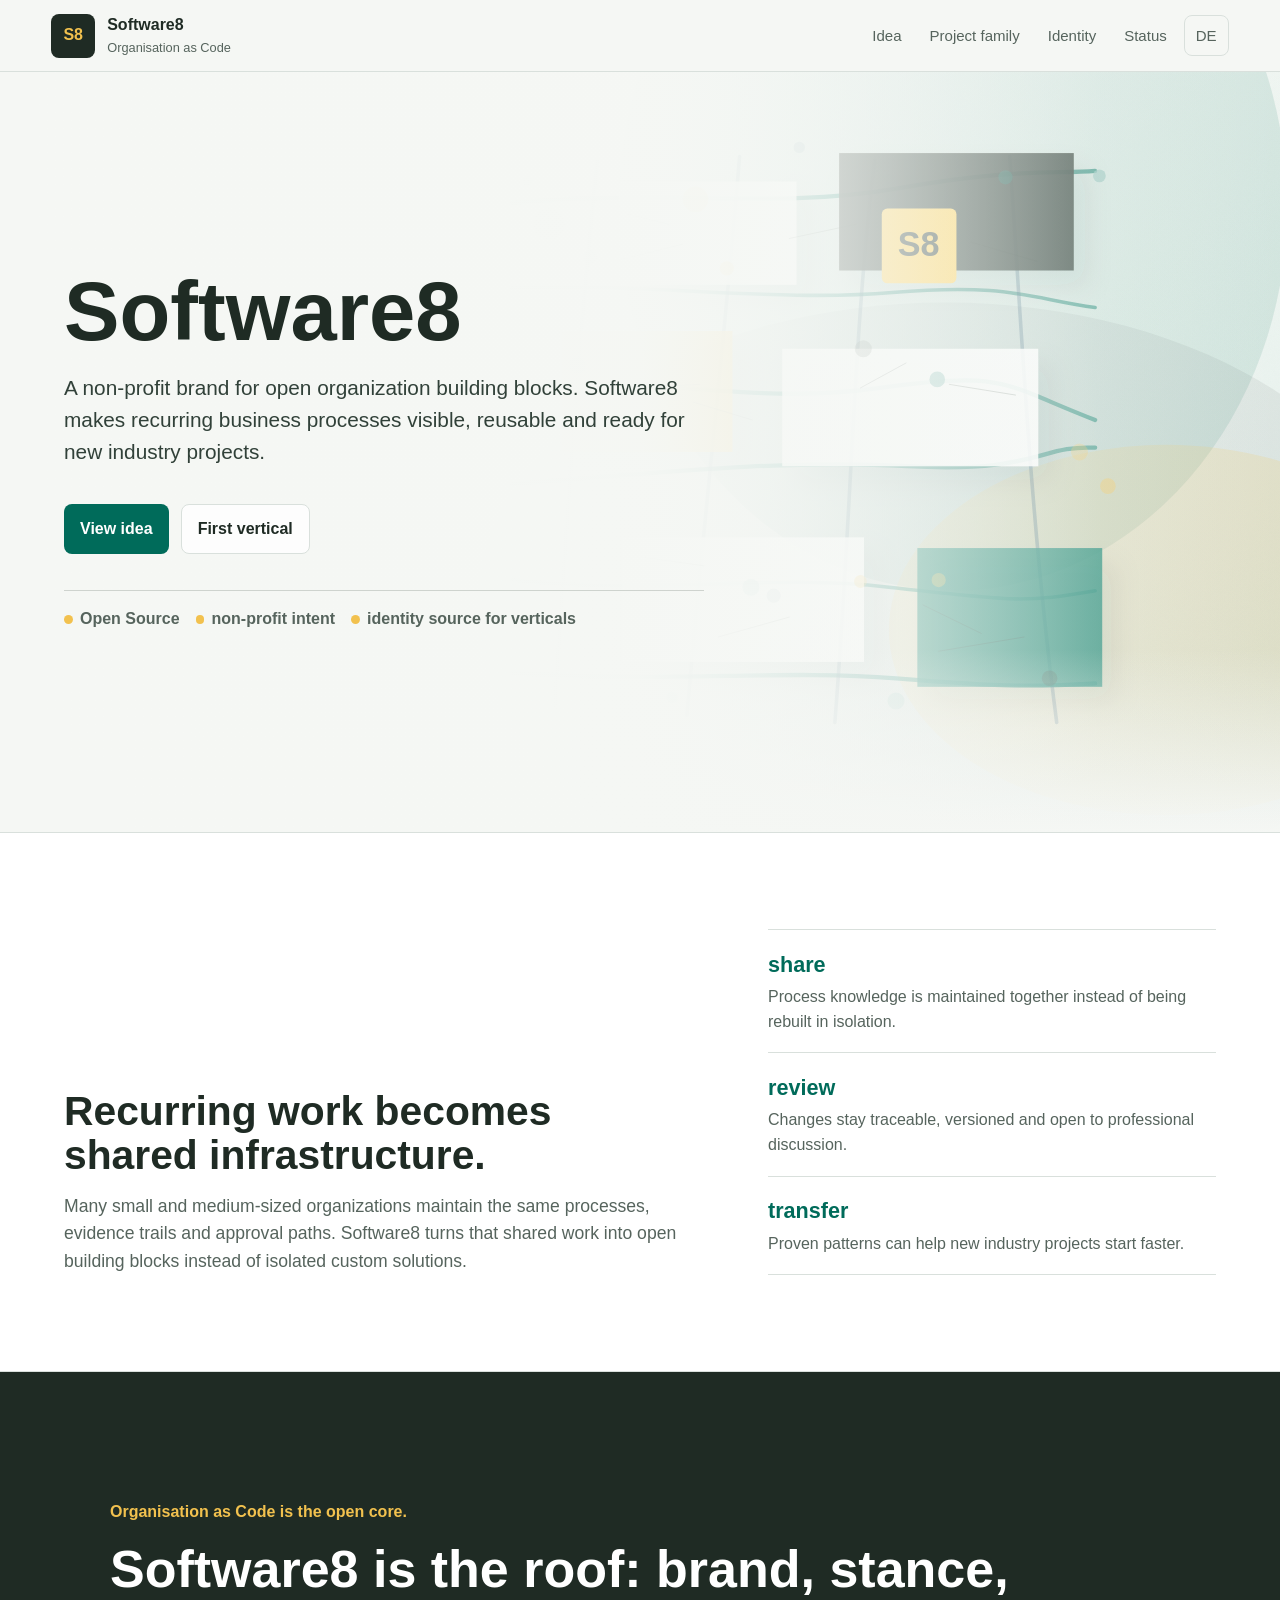
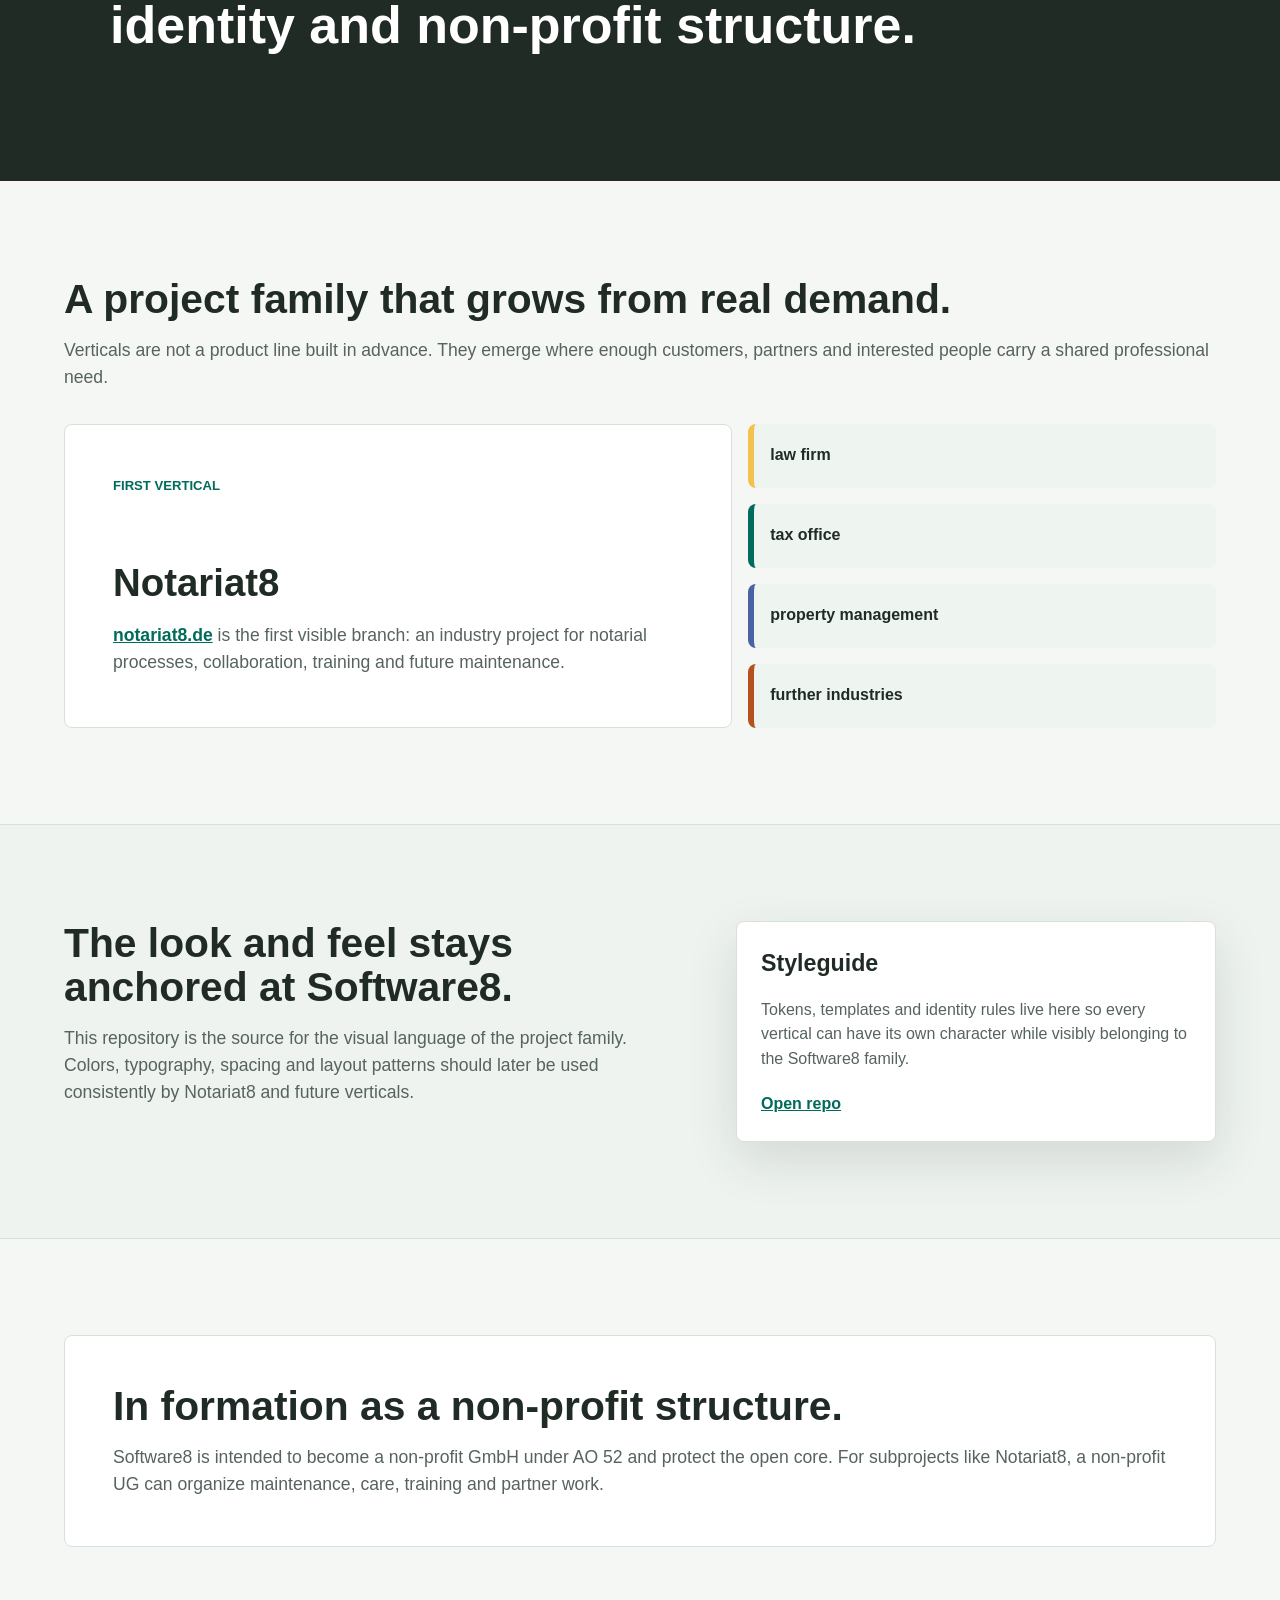
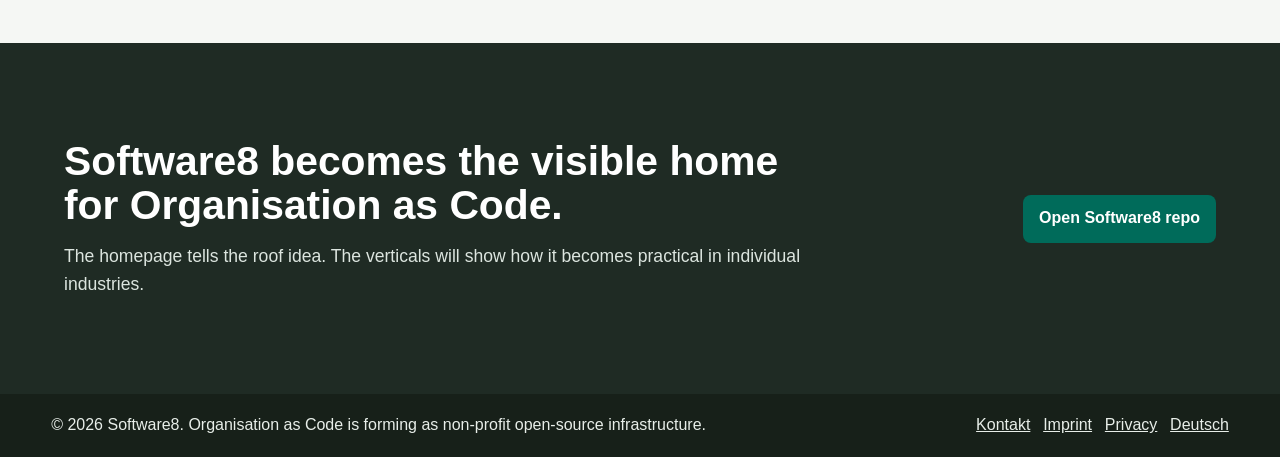
==== en/index.html @ 3254cb10 "Convert site to Software8" ====
<!doctype html>
<html lang="en">
  <head>
    <meta charset="utf-8">
    <meta name="viewport" content="width=device-width, initial-scale=1">
    <title>Software8 | Organisation as Code</title>
    <meta name="description" content="Software8 is the non-profit umbrella brand for Organisation as Code: open process building blocks, shared identity and new vertical projects for small and medium-sized organizations.">
    <meta name="theme-color" content="#f5f7f4">
    <link rel="canonical" href="https://software8.de/en/">
    <link rel="alternate" hreflang="de" href="https://software8.de/">
    <link rel="alternate" hreflang="en" href="https://software8.de/en/">
    <link rel="icon" href="../assets/favicon.svg" type="image/svg+xml">
    <link rel="preload" href="../assets/software8-field.svg" as="image">
    <link rel="stylesheet" href="../assets/site.css">
    <script src="../assets/site.js" defer></script>
  </head>
  <body>
    <a class="skip-link" href="#content">Skip to content</a>
    <header class="site-header">
      <a class="brand" href="../" aria-label="Software8 home">
        <span class="brand-mark" aria-hidden="true">S8</span>
        <span>
          <strong>Software8</strong>
          <small>Organisation as Code</small>
        </span>
      </a>
      <button class="nav-toggle" type="button" aria-label="Open navigation" aria-expanded="false" aria-controls="site-nav">☰</button>
      <nav class="site-nav" id="site-nav" aria-label="Main navigation">
        <a href="#idea">Idea</a>
        <a href="#family">Project family</a>
        <a href="#identity">Identity</a>
        <a href="#status">Status</a>
        <a class="language-link" href="../" lang="de">DE</a>
      </nav>
    </header>

    <main id="content">
      <section class="hero image-hero" aria-labelledby="hero-title">
        <img class="hero-image" src="../assets/software8-field.svg" alt="">
        <div class="hero-content">
          <h1 id="hero-title">Software8</h1>
          <p class="lead">A non-profit brand for open organization building blocks. Software8 makes recurring business processes visible, reusable and ready for new industry projects.</p>
          <div class="hero-actions" aria-label="Primary actions">
            <a class="button primary" href="#idea">View idea</a>
            <a class="button secondary" href="https://notariat8.de">First vertical</a>
          </div>
          <ul class="hero-proof" aria-label="Software8 in three points">
            <li>Open Source</li>
            <li>non-profit intent</li>
            <li>identity source for verticals</li>
          </ul>
        </div>
      </section>

      <section class="image-strip" id="idea" aria-labelledby="idea-title">
        <div class="image-strip-copy">
          <h2 id="idea-title">Recurring work becomes shared infrastructure.</h2>
          <p>Many small and medium-sized organizations maintain the same processes, evidence trails and approval paths. Software8 turns that shared work into open building blocks instead of isolated custom solutions.</p>
        </div>
        <div class="statement-list" aria-label="Software8 impact">
          <div>
            <strong>share</strong>
            <span>Process knowledge is maintained together instead of being rebuilt in isolation.</span>
          </div>
          <div>
            <strong>review</strong>
            <span>Changes stay traceable, versioned and open to professional discussion.</span>
          </div>
          <div>
            <strong>transfer</strong>
            <span>Proven patterns can help new industry projects start faster.</span>
          </div>
        </div>
      </section>

      <section class="brand-band" aria-labelledby="core-title">
        <div class="brand-band-inner">
          <p>Organisation as Code is the open core.</p>
          <h2 id="core-title">Software8 is the roof: brand, stance, identity and non-profit structure.</h2>
        </div>
      </section>

      <section class="section vertical-showcase" id="family" aria-labelledby="family-title">
        <div class="section-heading">
          <h2 id="family-title">A project family that grows from real demand.</h2>
          <p>Verticals are not a product line built in advance. They emerge where enough customers, partners and interested people carry a shared professional need.</p>
        </div>
        <div class="vertical-layout">
          <article class="vertical-primary">
            <span>first vertical</span>
            <h3>Notariat8</h3>
            <p><a class="text-link" href="https://notariat8.de">notariat8.de</a> is the first visible branch: an industry project for notarial processes, collaboration, training and future maintenance.</p>
          </article>
          <div class="vertical-list" aria-label="Possible future verticals">
            <p>law firm</p>
            <p>tax office</p>
            <p>property management</p>
            <p>further industries</p>
          </div>
        </div>
      </section>

      <section class="ci-section" id="identity" aria-labelledby="identity-title">
        <div class="ci-grid">
          <div>
            <h2 id="identity-title">The look and feel stays anchored at Software8.</h2>
            <p>This repository is the source for the visual language of the project family. Colors, typography, spacing and layout patterns should later be used consistently by Notariat8 and future verticals.</p>
          </div>
          <div class="ci-panel">
            <strong>Styleguide</strong>
            <span>Tokens, templates and identity rules live here so every vertical can have its own character while visibly belonging to the Software8 family.</span>
            <a class="text-link" href="https://github.com/software8-de/www-s8">Open repo</a>
          </div>
        </div>
      </section>

      <section class="section status-section" id="status" aria-labelledby="status-title">
        <div class="status-copy">
          <h2 id="status-title">In formation as a non-profit structure.</h2>
          <p>Software8 is intended to become a non-profit GmbH under AO 52 and protect the open core. For subprojects like Notariat8, a non-profit UG can organize maintenance, care, training and partner work.</p>
        </div>
      </section>

      <section class="cta-band" aria-labelledby="cta-title">
        <div>
          <h2 id="cta-title">Software8 becomes the visible home for Organisation as Code.</h2>
          <p>The homepage tells the roof idea. The verticals will show how it becomes practical in individual industries.</p>
        </div>
        <a class="button primary" href="https://github.com/software8-de/www-s8">Open Software8 repo</a>
      </section>
    </main>

    <footer class="site-footer">
      <p>© 2026 Software8. Organisation as Code is forming as non-profit open-source infrastructure.</p>
      <nav aria-label="Footer navigation">
        <a href="../kontakt.html" lang="de">Kontakt</a>
        <a href="imprint.html">Imprint</a>
        <a href="privacy.html">Privacy</a>
        <a href="../" lang="de">Deutsch</a>
      </nav>
    </footer>
  </body>
</html>
---- assets/site.css ----
@import url("../styleguide/tokens.css");

* {
  box-sizing: border-box;
}

html {
  scroll-behavior: smooth;
}

body {
  margin: 0;
  background: var(--paper);
  color: var(--ink);
  font-family: var(--s8-font-sans);
  line-height: 1.55;
}

a {
  color: inherit;
}

.skip-link {
  background: var(--ink);
  color: var(--surface);
  left: 1rem;
  padding: 0.5rem 0.75rem;
  position: fixed;
  top: -4rem;
  z-index: 20;
}

.skip-link:focus {
  top: 1rem;
}

.site-header {
  align-items: center;
  background: rgba(245, 247, 244, 0.94);
  border-bottom: 1px solid var(--line);
  display: flex;
  gap: 1rem;
  justify-content: space-between;
  min-height: 72px;
  padding: 0.75rem clamp(1rem, 4vw, 4rem);
  position: sticky;
  top: 0;
  z-index: 10;
}

.brand {
  align-items: center;
  display: inline-flex;
  gap: 0.75rem;
  min-width: 0;
  text-decoration: none;
}

.brand-mark {
  align-items: center;
  background: var(--ink);
  border-radius: 8px;
  color: var(--gold);
  display: inline-flex;
  flex: 0 0 44px;
  font-weight: 700;
  height: 44px;
  justify-content: center;
  width: 44px;
}

.brand strong,
.brand small {
  display: block;
}

.brand strong {
  font-size: 1rem;
}

.brand small {
  color: var(--muted);
  font-size: 0.8rem;
}

.site-nav {
  align-items: center;
  display: flex;
  gap: 0.35rem;
}

.site-nav a {
  border-radius: 8px;
  color: var(--muted);
  font-size: 0.94rem;
  padding: 0.5rem 0.7rem;
  text-decoration: none;
}

.site-nav a:hover,
.site-nav a:focus-visible {
  background: #e8eee9;
  color: var(--ink);
}

.language-link {
  border: 1px solid var(--line);
}

.nav-toggle {
  align-items: center;
  background: var(--surface);
  border: 1px solid var(--line);
  border-radius: 8px;
  color: var(--ink);
  display: none;
  font-size: 1.3rem;
  height: 42px;
  justify-content: center;
  width: 42px;
}

.image-hero {
  align-items: center;
  display: flex;
  isolation: isolate;
  min-height: 760px;
  overflow: hidden;
  padding: clamp(4rem, 9vw, 7rem) var(--s8-page-gutter);
  position: relative;
}

.image-hero::after {
  background:
    linear-gradient(90deg, rgba(245, 247, 244, 1) 0%, rgba(245, 247, 244, 0.96) 50%, rgba(245, 247, 244, 0.58) 66%, rgba(245, 247, 244, 0.16) 86%),
    linear-gradient(180deg, rgba(245, 247, 244, 0) 76%, var(--paper) 100%);
  content: "";
  inset: 0;
  position: absolute;
  z-index: -1;
}

.hero-image {
  height: 100%;
  inset: 0;
  object-fit: cover;
  object-position: center right;
  position: absolute;
  width: 100%;
  z-index: -2;
}

.hero-content {
  max-width: 760px;
}

h1,
h2,
h3,
p {
  overflow-wrap: anywhere;
}

h1 {
  font-size: 5.2rem;
  line-height: 0.95;
  margin: 0 0 1.2rem;
}

h2 {
  font-size: 2.55rem;
  line-height: 1.08;
  margin: 0;
}

h3 {
  font-size: 1.25rem;
  line-height: 1.2;
  margin: 0 0 0.65rem;
}

.lead {
  color: #314139;
  font-size: 1.3rem;
  max-width: 640px;
}

.hero-actions {
  display: flex;
  flex-wrap: wrap;
  gap: 0.75rem;
  margin: 2.25rem 0;
}

.button {
  align-items: center;
  border-radius: 8px;
  display: inline-flex;
  font-weight: 700;
  justify-content: center;
  min-height: 46px;
  padding: 0.72rem 1rem;
  text-decoration: none;
}

.button.primary {
  background: var(--green);
  color: var(--surface);
}

.button.primary:hover,
.button.primary:focus-visible {
  background: var(--green-dark);
}

.button.secondary {
  background: rgba(255, 255, 255, 0.82);
  border: 1px solid var(--line);
  color: var(--ink);
}

.hero-proof {
  border-top: 1px solid rgba(30, 48, 38, 0.18);
  color: var(--muted);
  display: flex;
  flex-wrap: wrap;
  gap: 0.7rem 1rem;
  list-style: none;
  margin: 2rem 0 0;
  max-width: 700px;
  padding: 1rem 0 0;
}

.hero-proof li {
  align-items: center;
  display: inline-flex;
  font-weight: 700;
  gap: 0.45rem;
}

.hero-proof li::before {
  background: var(--gold);
  border-radius: 999px;
  content: "";
  height: 0.55rem;
  width: 0.55rem;
}

.image-strip,
.section,
.ci-section,
.cta-band,
.legal-page {
  padding: var(--s8-section-y) var(--s8-page-gutter);
}

.image-strip {
  align-items: end;
  background: var(--surface);
  border-block: 1px solid var(--line);
  display: grid;
  gap: clamp(2rem, 6vw, 7rem);
  grid-template-columns: minmax(0, 1.05fr) minmax(320px, 0.75fr);
}

.image-strip-copy,
.section-heading,
.vertical-layout,
.ci-grid,
.status-copy {
  margin: 0 auto;
  max-width: 1180px;
}

.image-strip-copy {
  margin-right: 0;
}

.image-strip-copy p,
.section-heading p,
.ci-grid p,
.status-copy p,
.cta-band p {
  color: var(--muted);
  font-size: 1.1rem;
  margin: 1rem 0 0;
}

.statement-list {
  border-top: 1px solid var(--line);
  display: grid;
  gap: 0;
  margin-left: 0;
}

.statement-list div {
  border-bottom: 1px solid var(--line);
  padding: 1.1rem 0;
}

.statement-list strong,
.statement-list span {
  display: block;
}

.statement-list strong {
  color: var(--green);
  font-size: 1.35rem;
  margin-bottom: 0.25rem;
}

.statement-list span {
  color: var(--muted);
}

.brand-band {
  background: var(--ink);
  color: var(--surface);
  padding: clamp(4rem, 10vw, 8rem) var(--s8-page-gutter);
}

.brand-band-inner {
  margin: 0 auto;
  max-width: 1060px;
}

.brand-band p {
  color: var(--gold);
  font-weight: 700;
  margin: 0 0 1rem;
}

.brand-band h2 {
  font-size: 3.25rem;
  max-width: 980px;
}

.section-heading {
  margin-bottom: 2rem;
}

.vertical-layout {
  align-items: stretch;
  display: grid;
  gap: 1rem;
  grid-template-columns: minmax(0, 1fr) minmax(280px, 0.7fr);
}

.vertical-primary,
.ci-panel,
.status-copy {
  background: var(--surface);
  border: 1px solid var(--line);
  border-radius: 8px;
}

.vertical-primary {
  min-height: 300px;
  padding: clamp(1.5rem, 4vw, 3rem);
}

.vertical-primary span {
  color: var(--green);
  display: inline-block;
  font-size: 0.82rem;
  font-weight: 700;
  margin-bottom: 4rem;
  text-transform: uppercase;
}

.vertical-primary h3 {
  font-size: 2.4rem;
}

.vertical-primary p {
  color: var(--muted);
  font-size: 1.1rem;
  margin: 1rem 0 0;
  max-width: 760px;
}

.vertical-list {
  display: grid;
  gap: 1rem;
}

.vertical-list p {
  align-items: center;
  background: #eef4ef;
  border-left: 6px solid var(--gold);
  border-radius: 8px;
  display: flex;
  font-weight: 700;
  margin: 0;
  min-height: 64px;
  padding: 1rem;
}

.vertical-list p:nth-child(2) {
  border-left-color: var(--green);
}

.vertical-list p:nth-child(3) {
  border-left-color: var(--blue);
}

.vertical-list p:nth-child(4) {
  border-left-color: var(--copper);
}

.ci-section {
  background: #eef3ef;
  border-block: 1px solid var(--line);
}

.ci-grid {
  align-items: start;
  display: grid;
  gap: clamp(1.5rem, 5vw, 5rem);
  grid-template-columns: minmax(0, 0.95fr) minmax(320px, 0.75fr);
}

.ci-panel {
  box-shadow: var(--shadow);
  padding: 1.5rem;
}

.ci-panel strong,
.ci-panel span,
.ci-panel a {
  display: block;
}

.ci-panel strong {
  font-size: 1.45rem;
  margin-bottom: 1rem;
}

.ci-panel span {
  color: var(--muted);
  margin-bottom: 1.25rem;
}

.status-section {
  background: var(--paper);
}

.status-copy {
  padding: clamp(1.5rem, 4vw, 3rem);
}

.cta-band {
  align-items: center;
  background: var(--ink);
  color: var(--surface);
  display: flex;
  gap: 1.5rem;
  justify-content: space-between;
}

.cta-band h2 {
  max-width: 760px;
}

.cta-band p {
  color: #dce5df;
  max-width: 820px;
}

.site-footer {
  align-items: center;
  background: #172019;
  color: #e8eee9;
  display: flex;
  gap: 1rem;
  justify-content: space-between;
  padding: 1.2rem clamp(1rem, 4vw, 4rem);
}

.site-footer p {
  margin: 0;
}

.site-footer nav {
  display: flex;
  flex-wrap: wrap;
  gap: 0.8rem;
}

.site-footer a {
  color: #e8eee9;
}

.legal-page {
  margin: 0 auto;
  max-width: 900px;
}

.legal-page h1 {
  font-size: clamp(2rem, 8vw, 2.7rem);
  line-height: 1.05;
  overflow-wrap: normal;
}

.legal-page h2 {
  font-size: 1.25rem;
  margin-bottom: 0.5rem;
}

.legal-page p {
  color: var(--muted);
}

.legal-note {
  font-size: 0.95rem;
}

.legal-box {
  background: var(--surface);
  border: 1px solid var(--line);
  border-radius: 8px;
  margin: 1rem 0;
  padding: 1.25rem;
}

.section-kicker {
  color: var(--copper);
  font-size: 0.8rem;
  font-weight: 700;
  letter-spacing: 0;
  margin: 0 0 0.75rem;
  text-transform: uppercase;
}

.text-link {
  color: var(--green);
  font-weight: 700;
}

.not-found {
  align-items: flex-start;
  display: flex;
  flex-direction: column;
  justify-content: center;
  min-height: 100vh;
  padding: clamp(2rem, 8vw, 6rem);
}

.not-found h1 {
  font-size: 3rem;
}

@media (max-width: 920px) {
  .site-header {
    align-items: flex-start;
  }

  .nav-toggle {
    display: inline-flex;
  }

  .site-nav {
    background: var(--paper);
    border-bottom: 1px solid var(--line);
    display: none;
    flex-direction: column;
    left: 0;
    padding: 0.75rem 1rem 1rem;
    position: absolute;
    right: 0;
    top: 72px;
  }

  .site-nav.open {
    display: flex;
  }

  .site-nav.page-nav {
    background: transparent;
    border-bottom: 0;
    display: flex;
    flex-direction: row;
    flex-wrap: wrap;
    padding: 0;
    position: static;
  }

  .site-nav a {
    width: 100%;
  }

  .site-nav.page-nav a {
    width: auto;
  }

  h1 {
    font-size: 3.6rem;
  }

  h2,
  .brand-band h2 {
    font-size: 2rem;
  }

  .image-hero {
    min-height: 760px;
  }

  .image-hero::after {
    background:
      linear-gradient(180deg, rgba(245, 247, 244, 0.98) 0%, rgba(245, 247, 244, 0.92) 50%, rgba(245, 247, 244, 0.18) 100%),
      linear-gradient(180deg, rgba(245, 247, 244, 0) 80%, var(--paper) 100%);
  }

  .hero-image {
    object-position: 68% center;
  }

  .image-strip,
  .vertical-layout,
  .ci-grid {
    grid-template-columns: 1fr;
  }

  .image-strip-copy {
    margin-right: auto;
  }

  .cta-band,
  .site-footer {
    align-items: flex-start;
    flex-direction: column;
  }
}

@media (max-width: 560px) {
  .brand small {
    display: none;
  }

  h1 {
    font-size: 2.85rem;
  }

  h2,
  .brand-band h2 {
    font-size: 1.8rem;
  }

  .lead {
    font-size: 1.08rem;
  }

  .button {
    width: 100%;
  }

  .hero-proof {
    display: grid;
  }

  .vertical-primary span {
    margin-bottom: 2.5rem;
  }
}
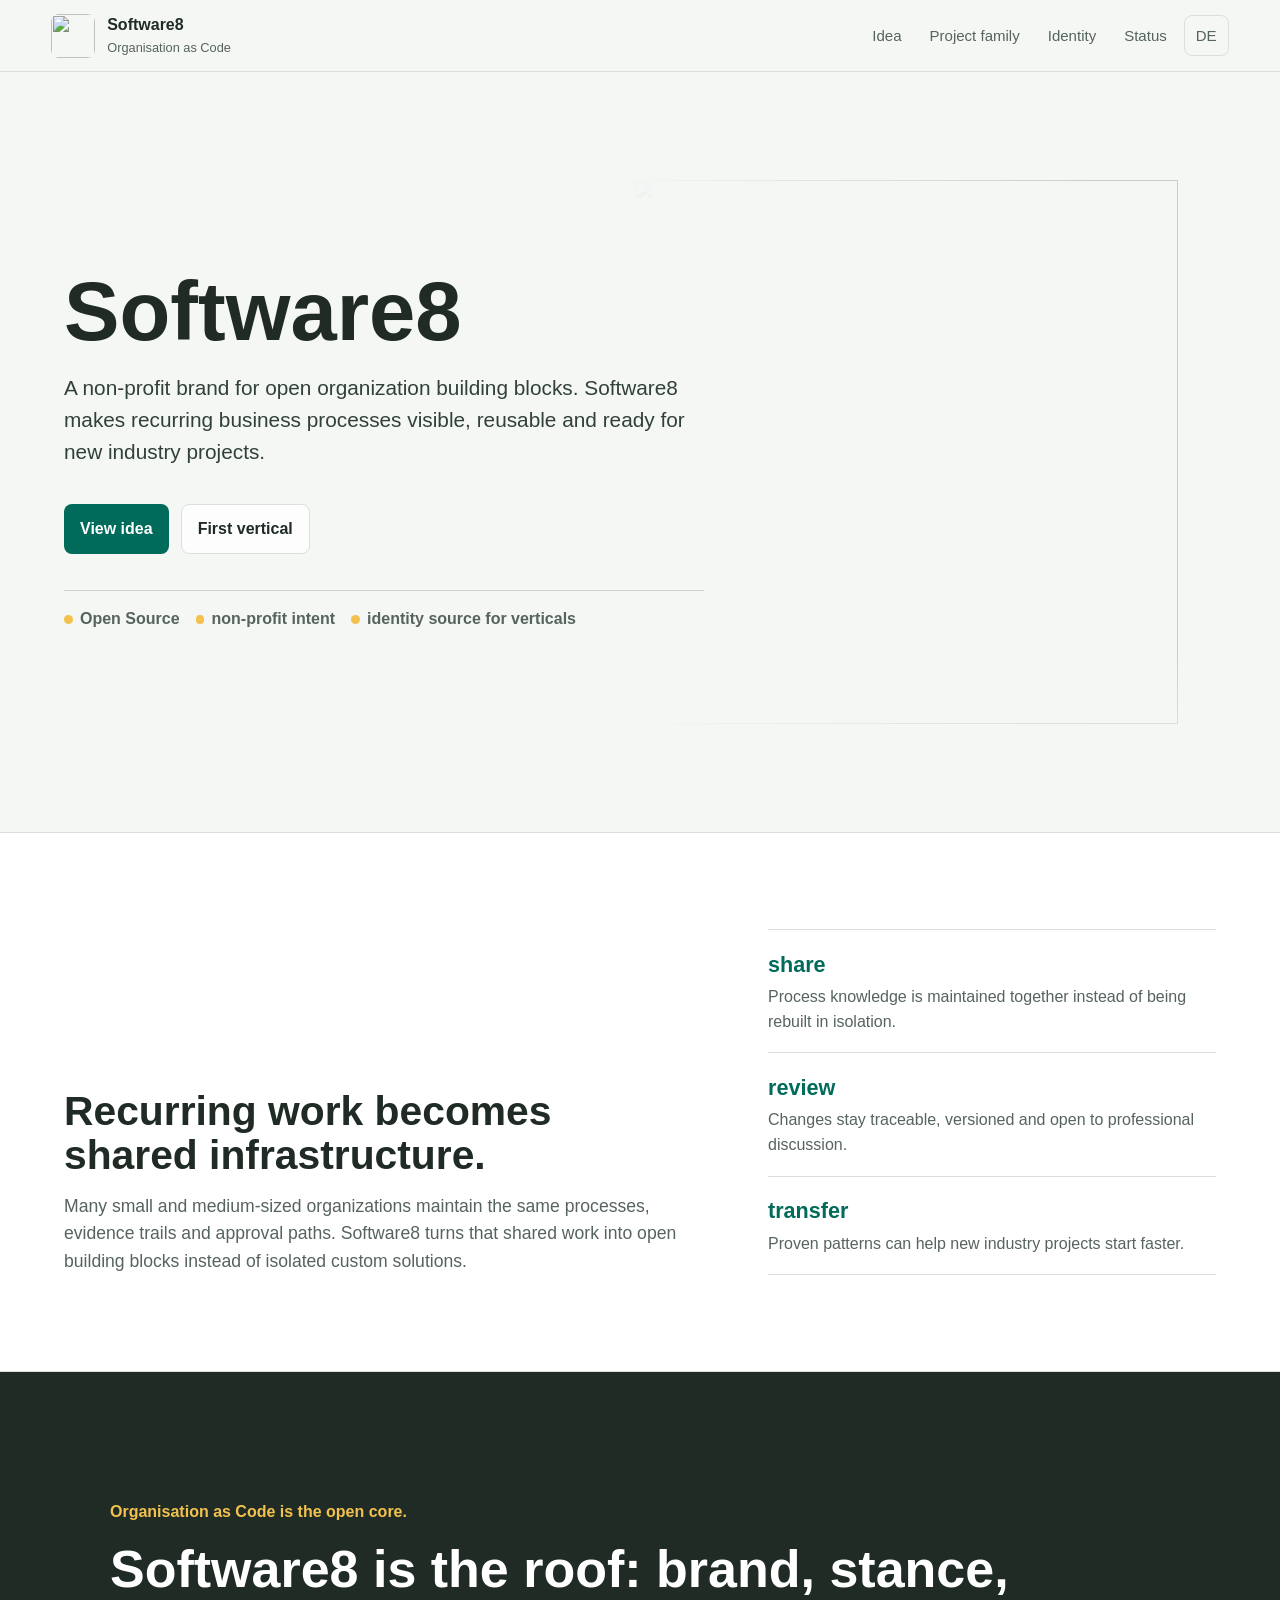
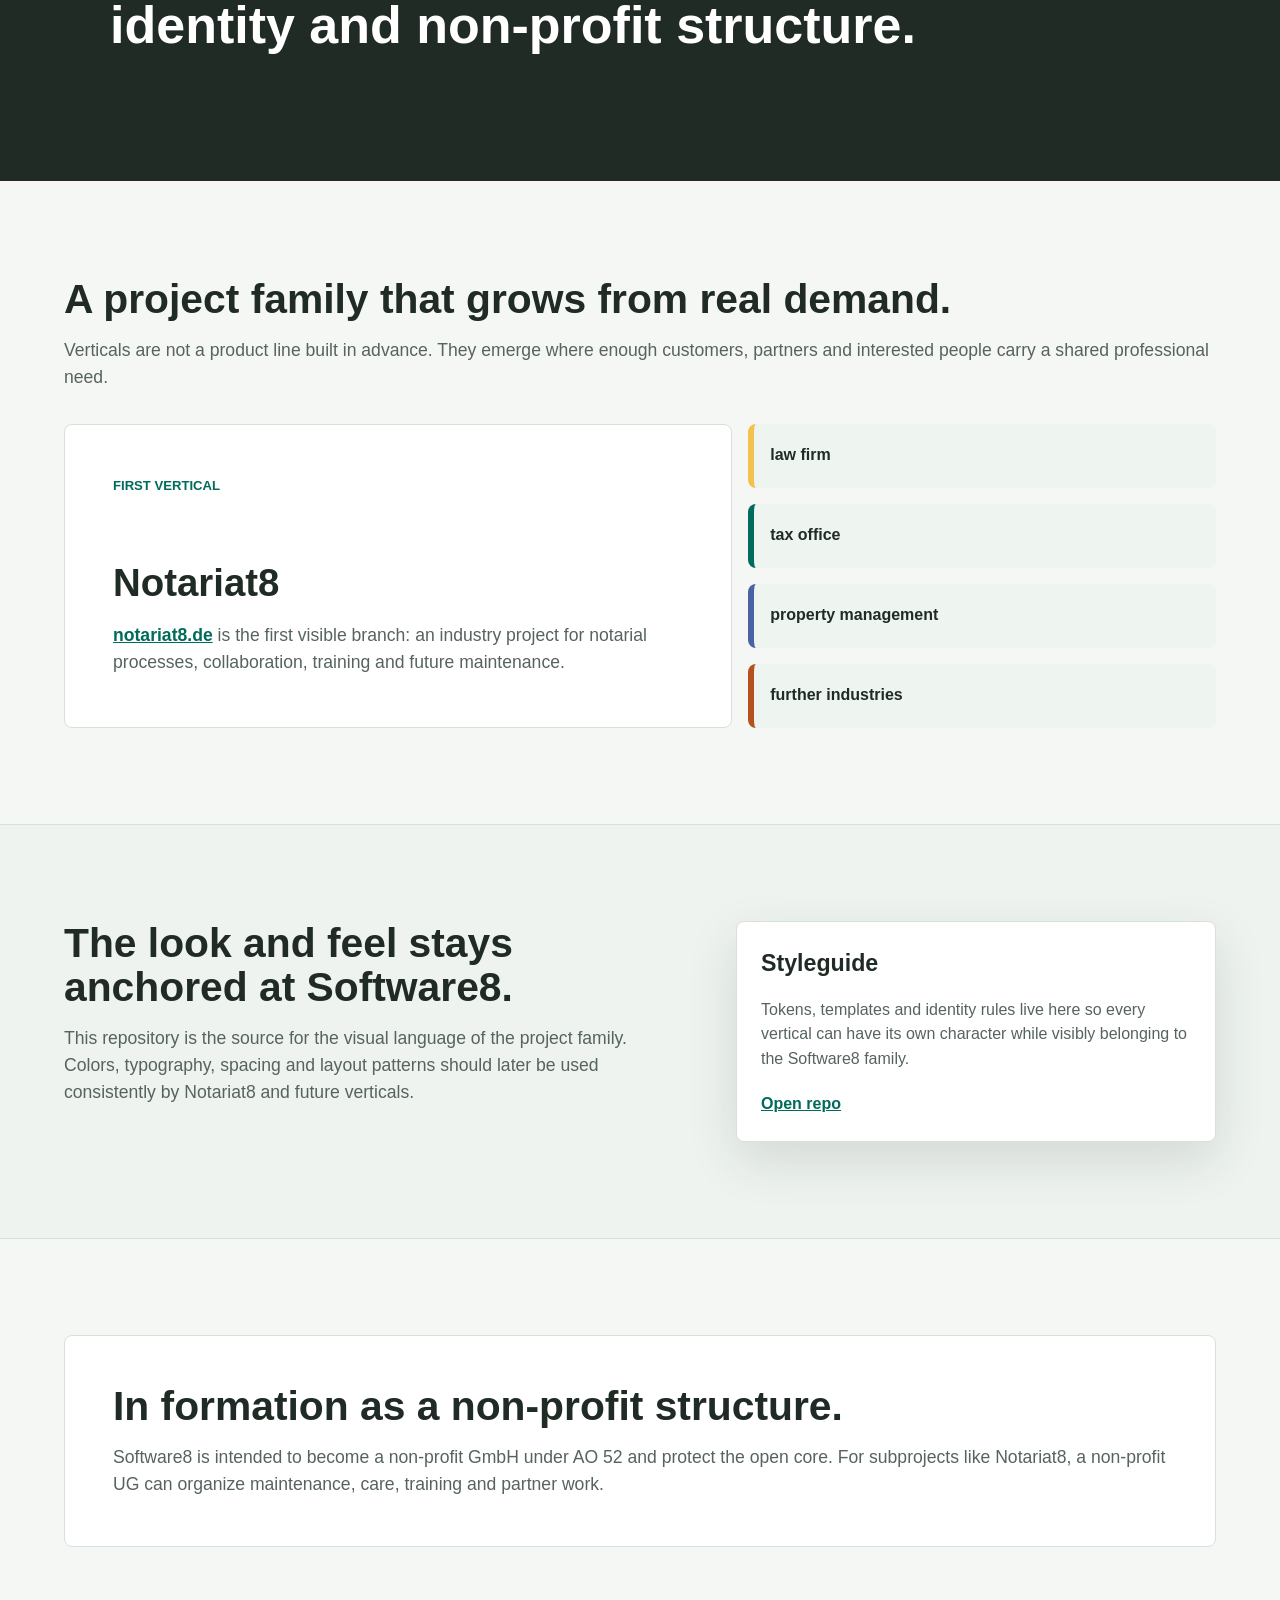
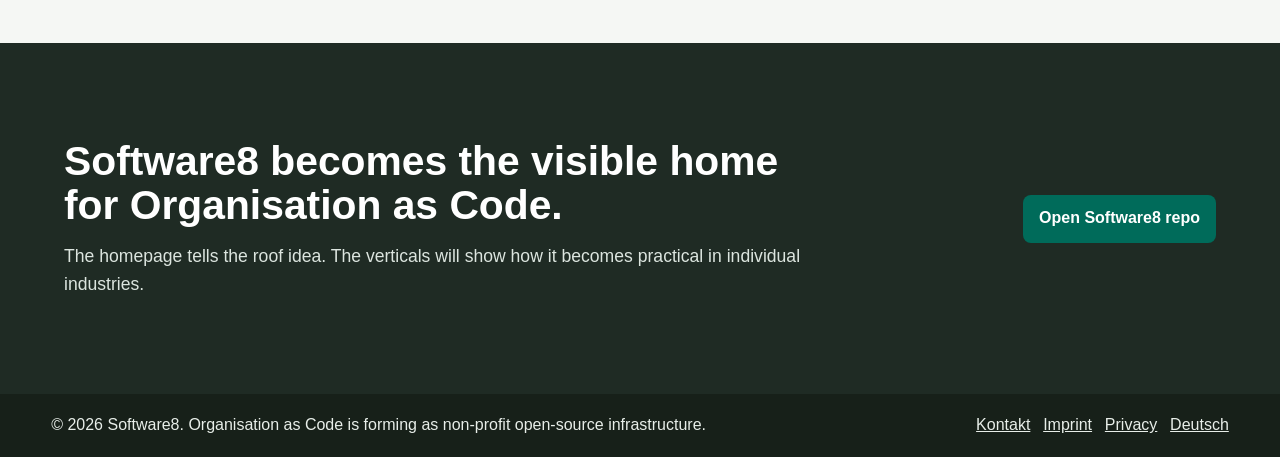
==== commit 61515bea: "Use shared bild8 s8 assets" ====
--- a/en/index.html
+++ b/en/index.html
@@ -9,8 +9,8 @@
     <link rel="canonical" href="https://software8.de/en/">
     <link rel="alternate" hreflang="de" href="https://software8.de/">
     <link rel="alternate" hreflang="en" href="https://software8.de/en/">
-    <link rel="icon" href="../assets/favicon.svg" type="image/svg+xml">
-    <link rel="preload" href="../assets/software8-field.svg" as="image">
+    <link rel="icon" href="https://bild8.de/assets/8/svg/s8.svg" type="image/svg+xml">
+    <link rel="preload" href="https://bild8.de/assets/8/svg/s8.svg" as="image">
     <link rel="stylesheet" href="../assets/site.css">
     <script src="../assets/site.js" defer></script>
   </head>
@@ -18,7 +18,7 @@
     <a class="skip-link" href="#content">Skip to content</a>
     <header class="site-header">
       <a class="brand" href="../" aria-label="Software8 home">
-        <span class="brand-mark" aria-hidden="true">S8</span>
+        <img class="brand-mark" src="https://bild8.de/assets/8/svg/s8.svg" alt="" aria-hidden="true">
         <span>
           <strong>Software8</strong>
           <small>Organisation as Code</small>
@@ -36,7 +36,7 @@
 
     <main id="content">
       <section class="hero image-hero" aria-labelledby="hero-title">
-        <img class="hero-image" src="../assets/software8-field.svg" alt="">
+        <img class="hero-image" src="https://bild8.de/assets/8/svg/s8.svg" alt="">
         <div class="hero-content">
           <h1 id="hero-title">Software8</h1>
           <p class="lead">A non-profit brand for open organization building blocks. Software8 makes recurring business processes visible, reusable and ready for new industry projects.</p>
--- a/assets/site.css
+++ b/assets/site.css
@@ -57,15 +57,11 @@
 }
 
 .brand-mark {
-  align-items: center;
-  background: var(--ink);
   border-radius: 8px;
-  color: var(--gold);
-  display: inline-flex;
+  display: block;
   flex: 0 0 44px;
-  font-weight: 700;
   height: 44px;
-  justify-content: center;
+  object-fit: contain;
   width: 44px;
 }
 
@@ -141,12 +137,16 @@
 }
 
 .hero-image {
-  height: 100%;
-  inset: 0;
-  object-fit: cover;
-  object-position: center right;
+  filter: drop-shadow(0 28px 58px rgba(31, 43, 36, 0.18));
+  height: min(44vw, 34rem);
+  object-fit: contain;
+  object-position: center;
+  opacity: 0.94;
   position: absolute;
-  width: 100%;
+  right: clamp(2rem, 8vw, 8rem);
+  top: 50%;
+  transform: translateY(-50%);
+  width: min(44vw, 34rem);
   z-index: -2;
 }
 
@@ -613,7 +613,11 @@
   }
 
   .hero-image {
-    object-position: 68% center;
+    height: min(76vw, 24rem);
+    opacity: 0.2;
+    right: -4rem;
+    top: 56%;
+    width: min(76vw, 24rem);
   }
 
   .image-strip,
